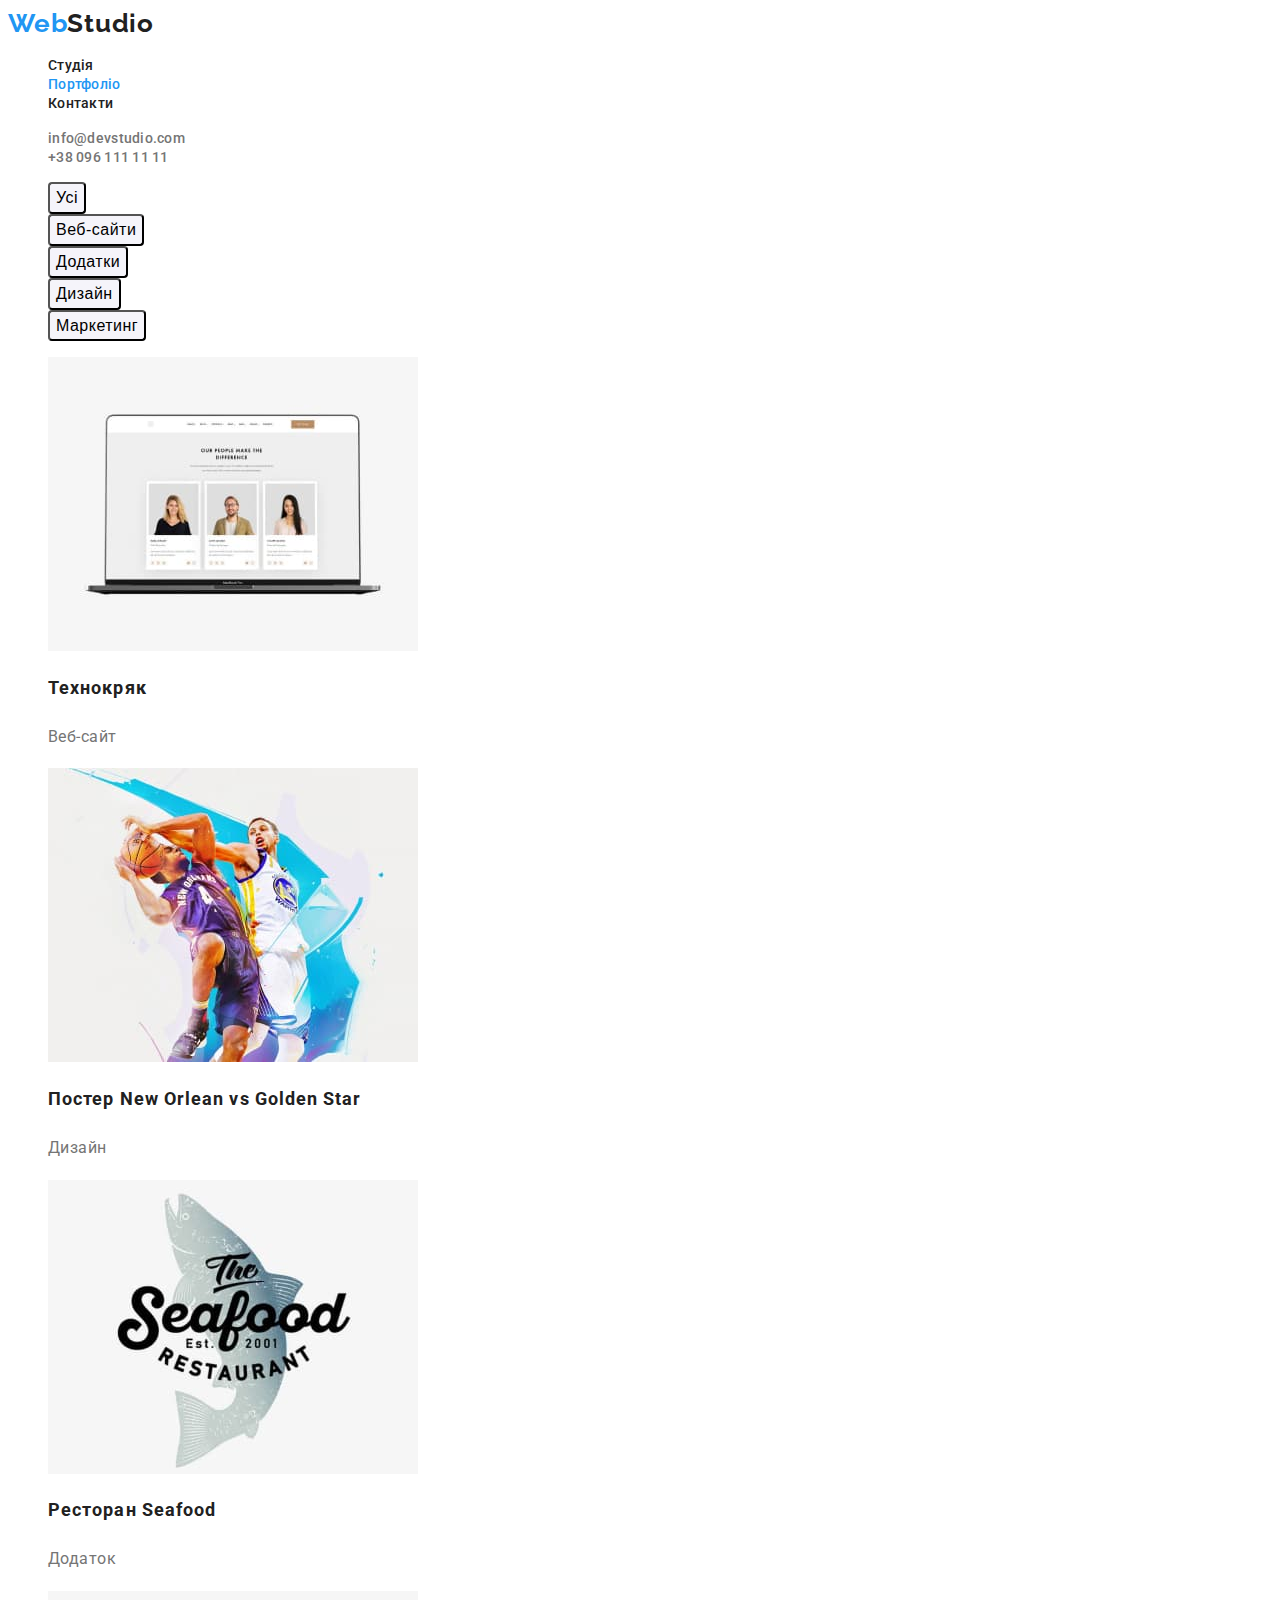
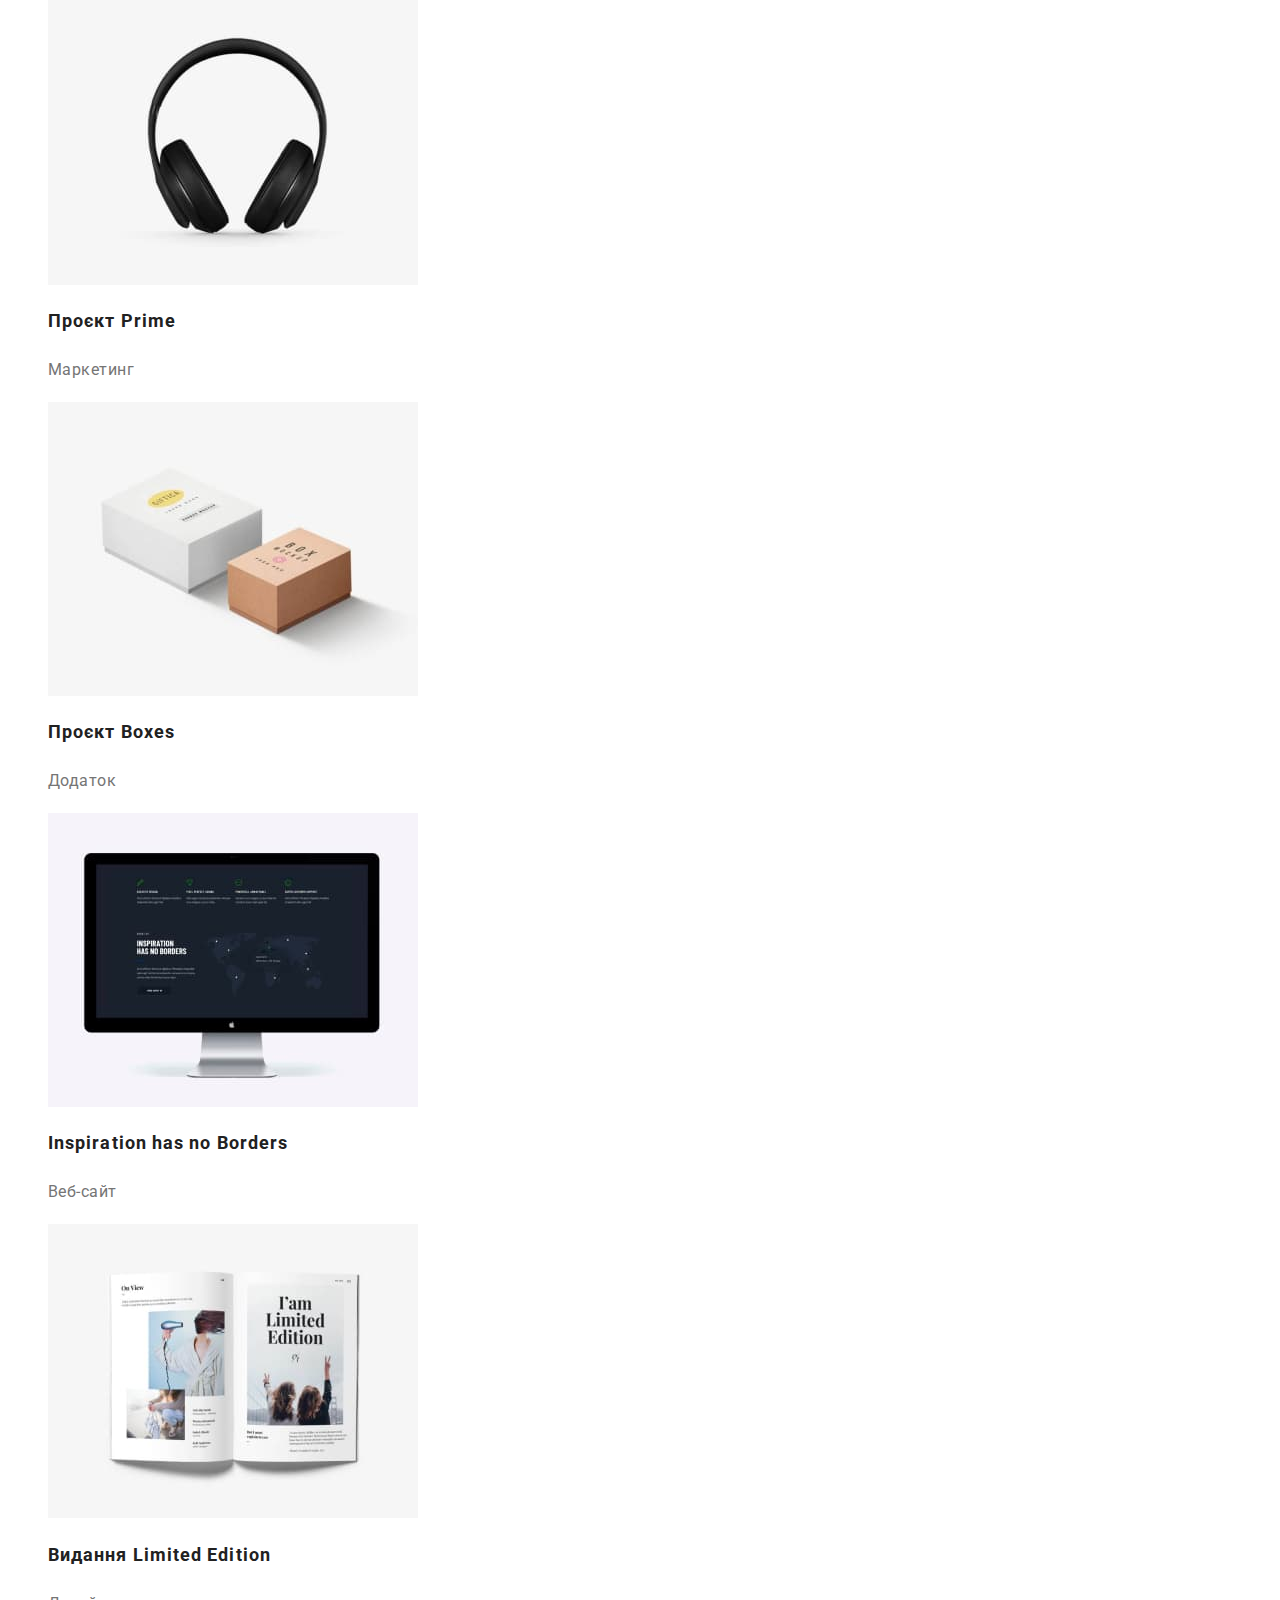
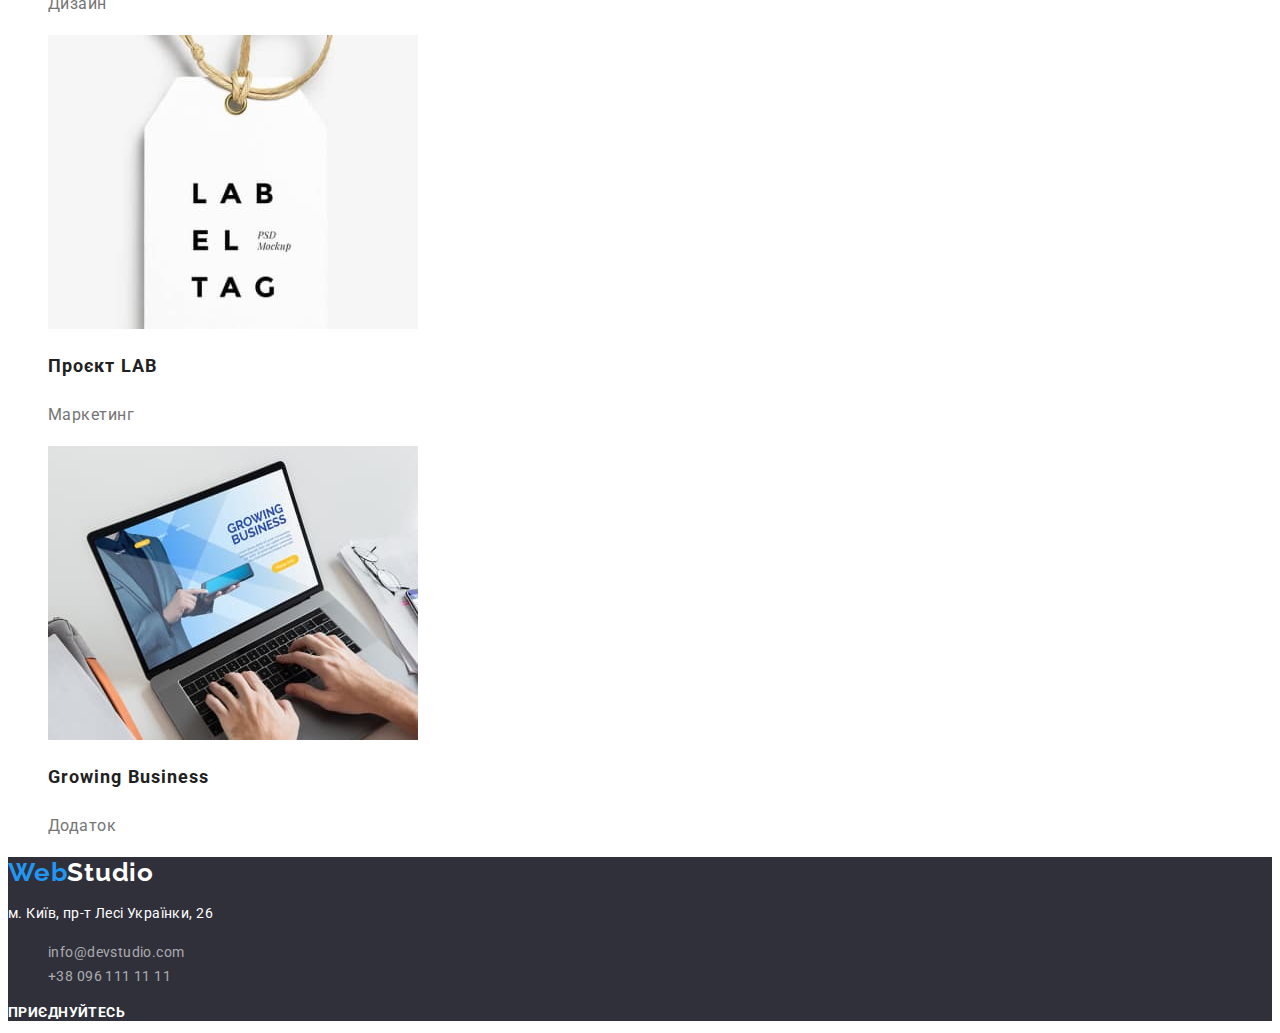
==== portfolio.html @ f8ac1596 "Initial commit" ====
<!DOCTYPE html>
<html lang="uk">
  <head>
    <meta charset="UTF-8" />
    <meta http-equiv="X-UA-Compatible" content="IE=edge" />
    <meta name="viewport" content="width=device-width, initial-scale=1.0" />
    <title>Студія</title>
    <link rel="stylesheet" href="./css/styles.css" />
    <link rel="preconnect" href="https://fonts.googleapis.com" />
    <link rel="preconnect" href="https://fonts.gstatic.com" crossorigin />
    <link
      href="https://fonts.googleapis.com/css2?family=Montserrat:wght@400;700&family=Raleway:wght@700&family=Roboto:ital,wght@0,500;0,700;0,900;1,400&display=swap"
      rel="stylesheet"
    />
  </head>
  <body>
    <header>
      <nav class="site-nav">
        <a href="./index.html" class="logo">
          <span class="logo-accent">Web</span>Studio</a
        >
        <ul class="nav">
          <li><a class="link-nav link" href="./index.html">Студія</a></li>
          <li>
            <a class="link-nav link current" href="./portfolio.html"
              >Портфоліо</a
            >
          </li>
          <li><a class="link-nav link" href="">Контакти</a></li>
        </ul>
      </nav>
      <ul class="contact">
        <li>
          <a class="contact-link link" href="mailto:info@devstudio.com"
            >info@devstudio.com</a
          >
        </li>
        <li>
          <a class="contact-link link" href="tel:+380961111111"
            >+38 096 111 11 11</a
          >
        </li>
      </ul>
    </header>
    <main>
      <h1 class="visually-hidden">Портфоліо</h1>
      <ul class="filter">
        <li><button type="button" class="filter-button">Усі</button></li>
        <li><button type="button" class="filter-button">Веб-сайти</button></li>
        <li><button type="button" class="filter-button">Додатки</button></li>
        <li><button type="button" class="filter-button">Дизайн</button></li>
        <li><button type="button" class="filter-button">Маркетинг</button></li>
      </ul>
      <ul class="worklist">
        <li>
          <img
            src="./images/portfolio/img(9).jpg"
            alt="Технокряк"
            width="370"
            height="294"
          />
          <h2 class="worklist-title">Технокряк</h2>
          <p class="worklist-text">Веб-сайт</p>
        </li>
        <li>
          <img
            src="./images/portfolio/img(1)(1).jpg"
            alt="Постер New Orlean vs Golden Star"
            width="370"
            height="294"
          />
          <h2 class="worklist-title">Постер New Orlean vs Golden Star</h2>
          <p class="worklist-text">Дизайн</p>
        </li>
        <li>
          <img
            src="./images/portfolio/img(2)(1).jpg"
            alt="Ресторан Seafood"
            width="370"
            height="294"
          />
          <h2 class="worklist-title">Ресторан Seafood</h2>
          <p class="worklist-text">Додаток</p>
        </li>
        <li>
          <img
            src="./images/portfolio/img(3)(1).jpg"
            alt="Проєкт Prime"
            width="370"
            height="294"
          />
          <h2 class="worklist-title">Проєкт Prime</h2>
          <p class="worklist-text">Маркетинг</p>
        </li>
        <li>
          <img
            src="./images/portfolio/img(4)(1).jpg"
            alt="Проєкт Boxes"
            width="370"
            height="294"
          />
          <h2 class="worklist-title">Проєкт Boxes</h2>
          <p class="worklist-text">Додаток</p>
        </li>
        <li>
          <img
            src="./images/portfolio/img(5)(1).jpg"
            alt="Inspiration has no Borders"
            width="370"
            height="294"
          />
          <h2 class="worklist-title">Inspiration has no Borders</h2>
          <p class="worklist-text">Веб-сайт</p>
        </li>
        <li>
          <img
            src="./images/portfolio/img(6)(1).jpg"
            alt="Видання Limited Edition"
            width="370"
            height="294"
          />
          <h2 class="worklist-title">Видання Limited Edition</h2>
          <p class="worklist-text">Дизайн</p>
        </li>
        <li>
          <img
            src="./images/portfolio/img(7)(1).jpg"
            alt="Проєкт LAB"
            width="370"
            height="294"
          />
          <h2 class="worklist-title">Проєкт LAB</h2>
          <p class="worklist-text">Маркетинг</p>
        </li>
        <li>
          <img
            src="./images/portfolio/img(8)(1).jpg"
            alt="Growing Business"
            width="370"
            height="294"
          />
          <h2 class="worklist-title">Growing Business</h2>
          <p class="worklist-text">Додаток</p>
        </li>
      </ul>
    </main>
    <footer class="footer">
      <a class="logo logo-footer" href="./index.html">
        <span class="logo-accent">Web</span>Studio</a
      >
      <address class="address">
        <p class="address-text">м. Київ, пр-т Лесі Українки, 26</p>
        <ul class="address-list">
          <li>
            <a class="link" href="mailto:info@devstudio.com"
              >info@devstudio.com</a
            >
          </li>
          <li>
            <a class="link" href="tel:+380961111111">+38 096 111 11 11</a>
          </li>
        </ul>
      </address>
      <h2 class="join">Приєднуйтесь</h2>
    </footer>
  </body>
</html>
---- css/styles.css ----
:root{
  --main-text-color: #212121;
  --secondary-text-color: #757575;
  --accent-color: #2196F3;
  --main-background-color: #ffffff;
  --secondary-bgc: #F5F4FA;
  --temporory-bgc: #2F303A;
}


body{
  font-family: Roboto;
  color: var(--main-text-color);
  background-color: var(--main-background-color)
}
.link {
  text-decoration: none;
}
.site-nav .nav .current{
  color: var(--accent-color);
}
/* ------------------------navigation-------------------------- */
.logo{
    text-decoration: none;
    font-family: 'Raleway';
    font-style: normal;
    font-weight: 700;
    font-size: 26px;
    line-height: 1.19;
    letter-spacing: 0.03em;
    color: var(--main-text-color);
}
.logo-accent{
color: var(--accent-color)
}

.nav{
  list-style: none;
}

.link-nav{
    font-weight: 500;
    font-size: 14px;
    line-height: 1.14;
    letter-spacing: 0.02em;
    color: var(--main-text-color);
}
.link-nav:hover,
.link-nav:focus {
  color: var(--accent-color);
}

.contact {
  list-style: none;
}
.contact-link{
    font-weight: 500;
    font-size: 14px;
    line-height: 16px;
    letter-spacing: 0.02em;
    color: var(--secondary-text-color);
}
.contact-link:hover,
.contact-link:focus {
  color: var(--accent-color);
}
/* -------------------------hero----------------------- */
.section-hero {
  background-color: var(--temporory-bgc);
}

.hero-title{
  font-weight: 900;
    font-size: 44px;
    line-height: 1.36;
    text-align: center;
    letter-spacing: 0.06em;
    text-transform: uppercase;
    color: #ffffff;
}
.hero-btn{
    font-family: inherit;
    font-weight: 700;
    font-size: 16px;
    line-height: 1.88;
    letter-spacing: 0.06em;
    background-color: var(--accent-color);
    cursor: pointer;
    box-shadow: 0px 4px 4px rgba(0, 0, 0, 0.15);
    border-radius: 4px;
}
.hero-btn:hover,
.hero-btn:focus{
  background-color: #188CE8;
}
/* ---------------advantage--------------- */

.visually-hidden{
  position: absolute;
    white-space: nowrap;
    width: 1px;
    height: 1px;
    overflow: hidden;
    border: 0;
    padding: 0;
    clip: rect(0 0 0 0);
    clip-path: inset(50%);
    margin: -1px;
}
.advantage {
  list-style: none;
}
.advantage-title{
    font-weight: 700;
    font-size: 14px;
    line-height: 16px;
    letter-spacing: 0.03em;
    text-transform: uppercase;
}
.advantage-text{
    font-size: 14px;
    line-height: 1.71;
    letter-spacing: 0.03em;
    color: var(--secondary-text-color);
}
/* --------------------work---------------------- */
.work{
  list-style: none;
}
/* -----------------------team------------------- */
.team{
  list-style: none;
}
.section-team {
  background-color: var(--secondary-bgc);
}
.section-title{
    font-weight: 700;
    font-size: 36px;
    line-height: 1.17;
    text-align: center;
    letter-spacing: 0.03em;
}

.team-title{
    font-weight: 500;
    font-size: 16px;
    line-height: 1.19;
    text-align: center;
    letter-spacing: 0.03em;
}
.team-text{
  font-size: 16px;
    line-height: 1.19px;
    text-align: center;
    letter-spacing: 0.03em;
    color: var(--secondary-text-color);
}
.team-list{
  background-color: #FFFFFF;
}
/* --------------------footer------------------ */
.logo-footer {
  color: #ffffff;
}
.footer{
  background-color: var(--temporory-bgc);
}
.address{
  font-style: normal;
}
.address-text{
    font-size: 14px;
    line-height: 1.71;
    letter-spacing: 0.03em;
    color: #ffffff;
}
.address-list{
  list-style: none;
}
.address-list .link {
    font-size: 14px;
    line-height: 1.71;
    letter-spacing: 0.03em;
    color: rgba(255, 255, 255, 0.6);
}
.address-list .link:hover,
.address-list .link:focus {
  color: var(--accent-color);
}
.join{
  font-weight: 700;
    font-size: 14px;
    line-height: 1.14;
    letter-spacing: 0.03em;
    text-transform: uppercase;
    color: #FFFFFF;
}
/* ----------------------------------------portfolio------------------------------------------------------- */

.filter{
  list-style: none;
}
.filter-button {
  font-style: inherit;
  font-weight: 500;
  font-size: 16px;
  line-height: 1.62;
  text-align: center;
  letter-spacing: 0.03em;
  background: #F5F4FA;
  border-radius: 4px;
  cursor: pointer;
}

.filter-button:hover,
.filter-button:focus {
  color: #FFFFFF;
  background-color: var(--accent-color);
}

.worklist{
  list-style: none;
}

.worklist-title{
    font-weight: 700;
    font-size: 18px;
    line-height: 2;
    letter-spacing: 0.06em;
}
.worklist-text{
    font-size: 16px;
    line-height: 1.88;
    letter-spacing: 0.03em;
    color: var(--secondary-text-color);
}
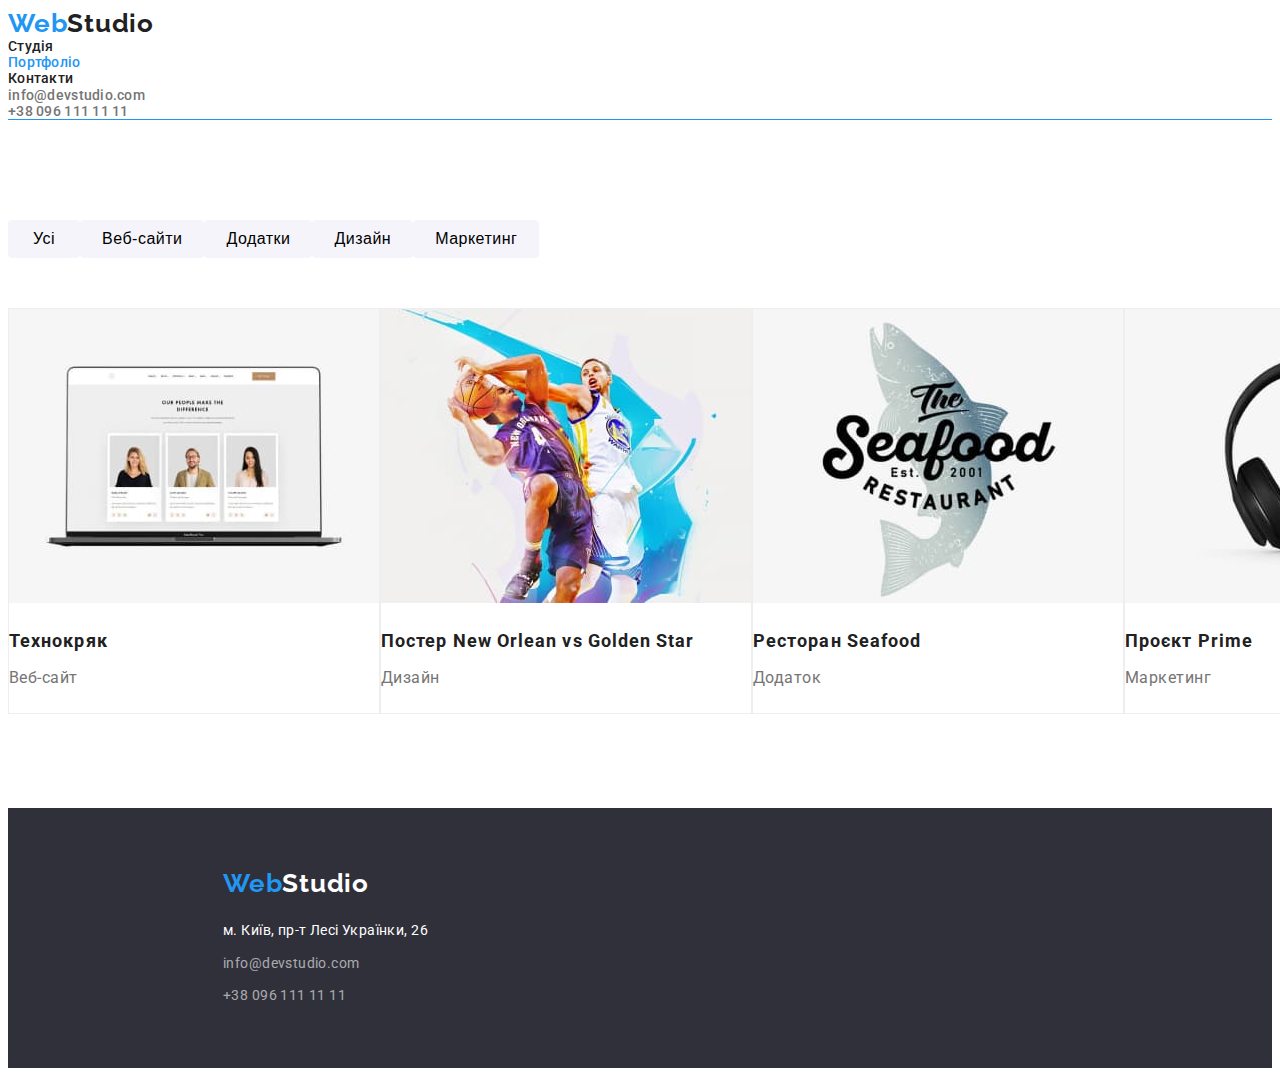
==== commit a82ee615: "CSS. + margin, padding" ====
--- a/portfolio.html
+++ b/portfolio.html
@@ -5,6 +5,11 @@
     <meta http-equiv="X-UA-Compatible" content="IE=edge" />
     <meta name="viewport" content="width=device-width, initial-scale=1.0" />
     <title>Студія</title>
+<!-- modern normalizer -->
+    <link rel="stylesheet" href="https://cdnjs.cloudflare.com/ajax/libs/modern-normalize/1.1.0/modern-normalize.min.css"
+      integrity="sha512-wpPYUAdjBVSE4KJnH1VR1HeZfpl1ub8YT/NKx4PuQ5NmX2tKuGu6U/JRp5y+Y8XG2tV+wKQpNHVUX03MfMFn9Q=="
+      crossorigin="anonymous" referrerpolicy="no-referrer" />
+
     <link rel="stylesheet" href="./css/styles.css" />
     <link rel="preconnect" href="https://fonts.googleapis.com" />
     <link rel="preconnect" href="https://fonts.gstatic.com" crossorigin />
@@ -44,124 +49,79 @@
     </header>
     <main>
       <h1 class="visually-hidden">Портфоліо</h1>
-      <ul class="filter">
-        <li><button type="button" class="filter-button">Усі</button></li>
-        <li><button type="button" class="filter-button">Веб-сайти</button></li>
-        <li><button type="button" class="filter-button">Додатки</button></li>
-        <li><button type="button" class="filter-button">Дизайн</button></li>
-        <li><button type="button" class="filter-button">Маркетинг</button></li>
-      </ul>
-      <ul class="worklist">
-        <li>
-          <img
-            src="./images/portfolio/img(9).jpg"
-            alt="Технокряк"
-            width="370"
-            height="294"
-          />
-          <h2 class="worklist-title">Технокряк</h2>
-          <p class="worklist-text">Веб-сайт</p>
-        </li>
-        <li>
-          <img
-            src="./images/portfolio/img(1)(1).jpg"
-            alt="Постер New Orlean vs Golden Star"
-            width="370"
-            height="294"
-          />
-          <h2 class="worklist-title">Постер New Orlean vs Golden Star</h2>
-          <p class="worklist-text">Дизайн</p>
-        </li>
-        <li>
-          <img
-            src="./images/portfolio/img(2)(1).jpg"
-            alt="Ресторан Seafood"
-            width="370"
-            height="294"
-          />
-          <h2 class="worklist-title">Ресторан Seafood</h2>
-          <p class="worklist-text">Додаток</p>
-        </li>
-        <li>
-          <img
-            src="./images/portfolio/img(3)(1).jpg"
-            alt="Проєкт Prime"
-            width="370"
-            height="294"
-          />
-          <h2 class="worklist-title">Проєкт Prime</h2>
-          <p class="worklist-text">Маркетинг</p>
-        </li>
-        <li>
-          <img
-            src="./images/portfolio/img(4)(1).jpg"
-            alt="Проєкт Boxes"
-            width="370"
-            height="294"
-          />
-          <h2 class="worklist-title">Проєкт Boxes</h2>
-          <p class="worklist-text">Додаток</p>
-        </li>
-        <li>
-          <img
-            src="./images/portfolio/img(5)(1).jpg"
-            alt="Inspiration has no Borders"
-            width="370"
-            height="294"
-          />
-          <h2 class="worklist-title">Inspiration has no Borders</h2>
-          <p class="worklist-text">Веб-сайт</p>
-        </li>
-        <li>
-          <img
-            src="./images/portfolio/img(6)(1).jpg"
-            alt="Видання Limited Edition"
-            width="370"
-            height="294"
-          />
-          <h2 class="worklist-title">Видання Limited Edition</h2>
-          <p class="worklist-text">Дизайн</p>
-        </li>
-        <li>
-          <img
-            src="./images/portfolio/img(7)(1).jpg"
-            alt="Проєкт LAB"
-            width="370"
-            height="294"
-          />
-          <h2 class="worklist-title">Проєкт LAB</h2>
-          <p class="worklist-text">Маркетинг</p>
-        </li>
-        <li>
-          <img
-            src="./images/portfolio/img(8)(1).jpg"
-            alt="Growing Business"
-            width="370"
-            height="294"
-          />
-          <h2 class="worklist-title">Growing Business</h2>
-          <p class="worklist-text">Додаток</p>
-        </li>
-      </ul>
+      <section class="portfolio">
+        <div class="container">
+          <ul class="filter">
+            <li><button type="button" class="filter-button button-all">Усі</button></li>
+            <li><button type="button" class="filter-button">Веб-сайти</button></li>
+            <li><button type="button" class="filter-button">Додатки</button></li>
+            <li><button type="button" class="filter-button">Дизайн</button></li>
+            <li><button type="button" class="filter-button">Маркетинг</button></li>
+          </ul>
+          <ul class="worklist">
+            <li>
+              <img class="portfolio-img" src="./images/portfolio/img(9).jpg" alt="Технокряк" width="370" height="294" />
+              <h2 class="worklist-title">Технокряк</h2>
+              <p class="worklist-text">Веб-сайт</p>
+            </li>
+            <li>
+              <img class="portfolio-img" src="./images/portfolio/img(1)(1).jpg" alt="Постер New Orlean vs Golden Star" width="370" height="294" />
+              <h2 class="worklist-title">Постер New Orlean vs Golden Star</h2>
+              <p class="worklist-text">Дизайн</p>
+            </li>
+            <li>
+              <img class="portfolio-img" src="./images/portfolio/img(2)(1).jpg" alt="Ресторан Seafood" width="370" height="294" />
+              <h2 class="worklist-title">Ресторан Seafood</h2>
+              <p class="worklist-text">Додаток</p>
+            </li>
+            <li>
+              <img class="portfolio-img" src="./images/portfolio/img(3)(1).jpg" alt="Проєкт Prime" width="370" height="294" />
+              <h2 class="worklist-title">Проєкт Prime</h2>
+              <p class="worklist-text">Маркетинг</p>
+            </li>
+            <li>
+              <img class="portfolio-img" src="./images/portfolio/img(4)(1).jpg" alt="Проєкт Boxes" width="370" height="294" />
+              <h2 class="worklist-title">Проєкт Boxes</h2>
+              <p class="worklist-text">Додаток</p>
+            </li>
+            <li>
+              <img class="portfolio-img" src="./images/portfolio/img(5)(1).jpg" alt="Inspiration has no Borders" width="370" height="294" />
+              <h2 class="worklist-title">Inspiration has no Borders</h2>
+              <p class="worklist-text">Веб-сайт</p>
+            </li>
+            <li>
+              <img class="portfolio-img" src="./images/portfolio/img(6)(1).jpg" alt="Видання Limited Edition" width="370" height="294" />
+              <h2 class="worklist-title">Видання Limited Edition</h2>
+              <p class="worklist-text">Дизайн</p>
+            </li>
+            <li>
+              <img class="portfolio-img" src="./images/portfolio/img(7)(1).jpg" alt="Проєкт LAB" width="370" height="294" />
+              <h2 class="worklist-title">Проєкт LAB</h2>
+              <p class="worklist-text">Маркетинг</p>
+            </li>
+            <li>
+              <img class="portfolio-img" src="./images/portfolio/img(8)(1).jpg" alt="Growing Business" width="370" height="294" />
+              <h2 class="worklist-title">Growing Business</h2>
+              <p class="worklist-text">Додаток</p>
+            </li>
+          </ul>
+        </div>
+      </section>
     </main>
     <footer class="footer">
       <a class="logo logo-footer" href="./index.html">
-        <span class="logo-accent">Web</span>Studio</a
-      >
+        <span class="logo-accent">Web</span>Studio</a>
       <address class="address">
         <p class="address-text">м. Київ, пр-т Лесі Українки, 26</p>
         <ul class="address-list">
           <li>
-            <a class="link" href="mailto:info@devstudio.com"
-              >info@devstudio.com</a
-            >
+            <a class="link mail-footer" href="mailto:info@devstudio.com">info@devstudio.com</a>
           </li>
           <li>
-            <a class="link" href="tel:+380961111111">+38 096 111 11 11</a>
+            <a class="link tel-footer" href="tel:+380961111111">+38 096 111 11 11</a>
           </li>
         </ul>
       </address>
-      <h2 class="join">Приєднуйтесь</h2>
     </footer>
   </body>
 </html>
--- a/css/styles.css
+++ b/css/styles.css
@@ -10,16 +10,35 @@
 
 body{
   font-family: Roboto;
+  font-style: normal;
+  font-weight: 400;
   color: var(--main-text-color);
   background-color: var(--main-background-color)
 }
+h1, h2, h3, h4, h5, h6, p {
+  margin: 0;
+}
+ul{
+  margin: 0;
+  padding: 0;
+}
 .link {
   text-decoration: none;
+  display: block;
 }
 .site-nav .nav .current{
   color: var(--accent-color);
 }
+.container{
+  width: 1170px;
+}
+img{
+  display: block;
+}
 /* ------------------------navigation-------------------------- */
+header{
+  border-bottom: 1px solid var(--accent-color);
+}
 .logo{
     text-decoration: none;
     font-family: 'Raleway';
@@ -29,6 +48,8 @@
     line-height: 1.19;
     letter-spacing: 0.03em;
     color: var(--main-text-color);
+    display: block;
+    min-width: 145px;
 }
 .logo-accent{
 color: var(--accent-color)
@@ -70,7 +91,9 @@
 }
 
 .hero-title{
-  font-weight: 900;
+    width: 696px;
+    margin: 0 auto;
+    font-weight: 900;
     font-size: 44px;
     line-height: 1.36;
     text-align: center;
@@ -84,6 +107,7 @@
     font-size: 16px;
     line-height: 1.88;
     letter-spacing: 0.06em;
+    color: #ffffff;
     background-color: var(--accent-color);
     cursor: pointer;
     box-shadow: 0px 4px 4px rgba(0, 0, 0, 0.15);
@@ -107,6 +131,10 @@
     clip-path: inset(50%);
     margin: -1px;
 }
+.section-advantage{
+  padding-top: 94px;
+  padding-bottom: 118px;
+}
 .advantage {
   list-style: none;
 }
@@ -116,14 +144,19 @@
     line-height: 16px;
     letter-spacing: 0.03em;
     text-transform: uppercase;
+    margin-bottom: 10px;
 }
 .advantage-text{
+    width: 270px;
     font-size: 14px;
     line-height: 1.71;
     letter-spacing: 0.03em;
     color: var(--secondary-text-color);
 }
 /* --------------------work---------------------- */
+.section-work{
+  padding-bottom: 94px;
+}
 .work{
   list-style: none;
 }
@@ -133,6 +166,8 @@
 }
 .section-team {
   background-color: var(--secondary-bgc);
+  padding-top: 94px;
+  padding-bottom: 94px;
 }
 .section-title{
     font-weight: 700;
@@ -140,44 +175,63 @@
     line-height: 1.17;
     text-align: center;
     letter-spacing: 0.03em;
-}
-
+    margin-bottom: 50px;
+    margin-bottom: 50px;
+}
+.team-img {
+  margin-bottom: 30px;
+}
 .team-title{
     font-weight: 500;
     font-size: 16px;
     line-height: 1.19;
     text-align: center;
     letter-spacing: 0.03em;
+    margin-bottom: 10px;
 }
 .team-text{
-  font-size: 16px;
-    line-height: 1.19px;
+    font-size: 16px;
+    line-height: 1.19;
     text-align: center;
     letter-spacing: 0.03em;
     color: var(--secondary-text-color);
+    padding-bottom: 30px;
 }
 .team-list{
+  width: 270px;
+  
   background-color: #FFFFFF;
+  box-shadow: 0px 1px 3px rgba(0, 0, 0, 0.12), 0px 1px 1px rgba(0, 0, 0, 0.14), 0px 2px 1px rgba(0, 0, 0, 0.2);
+  border-radius: 0px 0px 4px 4px;
 }
 /* --------------------footer------------------ */
+.footer{
+  padding-top: 60px;
+  padding-bottom: 60px;
+  padding-left: 215px;
+}
 .logo-footer {
   color: #ffffff;
+  margin-bottom: 20px;
 }
 .footer{
   background-color: var(--temporory-bgc);
 }
 .address{
   font-style: normal;
+  width: 231px;
 }
 .address-text{
     font-size: 14px;
     line-height: 1.71;
     letter-spacing: 0.03em;
     color: #ffffff;
+    margin-bottom: 9px;
 }
 .address-list{
   list-style: none;
 }
+
 .address-list .link {
     font-size: 14px;
     line-height: 1.71;
@@ -188,18 +242,19 @@
 .address-list .link:focus {
   color: var(--accent-color);
 }
-.join{
-  font-weight: 700;
-    font-size: 14px;
-    line-height: 1.14;
-    letter-spacing: 0.03em;
-    text-transform: uppercase;
-    color: #FFFFFF;
-}
+.mail-footer{
+  margin-bottom: 8px;
+}
+
 /* ----------------------------------------portfolio------------------------------------------------------- */
-
+.portfolio{
+  padding-top: 100px;
+  padding-bottom: 94px;
+}
 .filter{
   list-style: none;
+  margin-bottom: 50px;
+  display: flex;
 }
 .filter-button {
   font-style: inherit;
@@ -211,6 +266,11 @@
   background: #F5F4FA;
   border-radius: 4px;
   cursor: pointer;
+  border: transparent;
+  padding: 6px 22px;
+}
+.button-all{
+  padding: 6px 25px;
 }
 
 .filter-button:hover,
@@ -221,17 +281,27 @@
 
 .worklist{
   list-style: none;
-}
-
+  display: flex;
+}
+.worklist > li{
+  width: 372px;
+  border: 1px solid #EEEEEE;
+}
+.portfolio-img{
+
+  margin-bottom: 20px;
+}
 .worklist-title{
     font-weight: 700;
     font-size: 18px;
     line-height: 2;
     letter-spacing: 0.06em;
+    margin-bottom: 4px;
 }
 .worklist-text{
     font-size: 16px;
     line-height: 1.88;
     letter-spacing: 0.03em;
     color: var(--secondary-text-color);
+    margin-bottom: 20px;
 }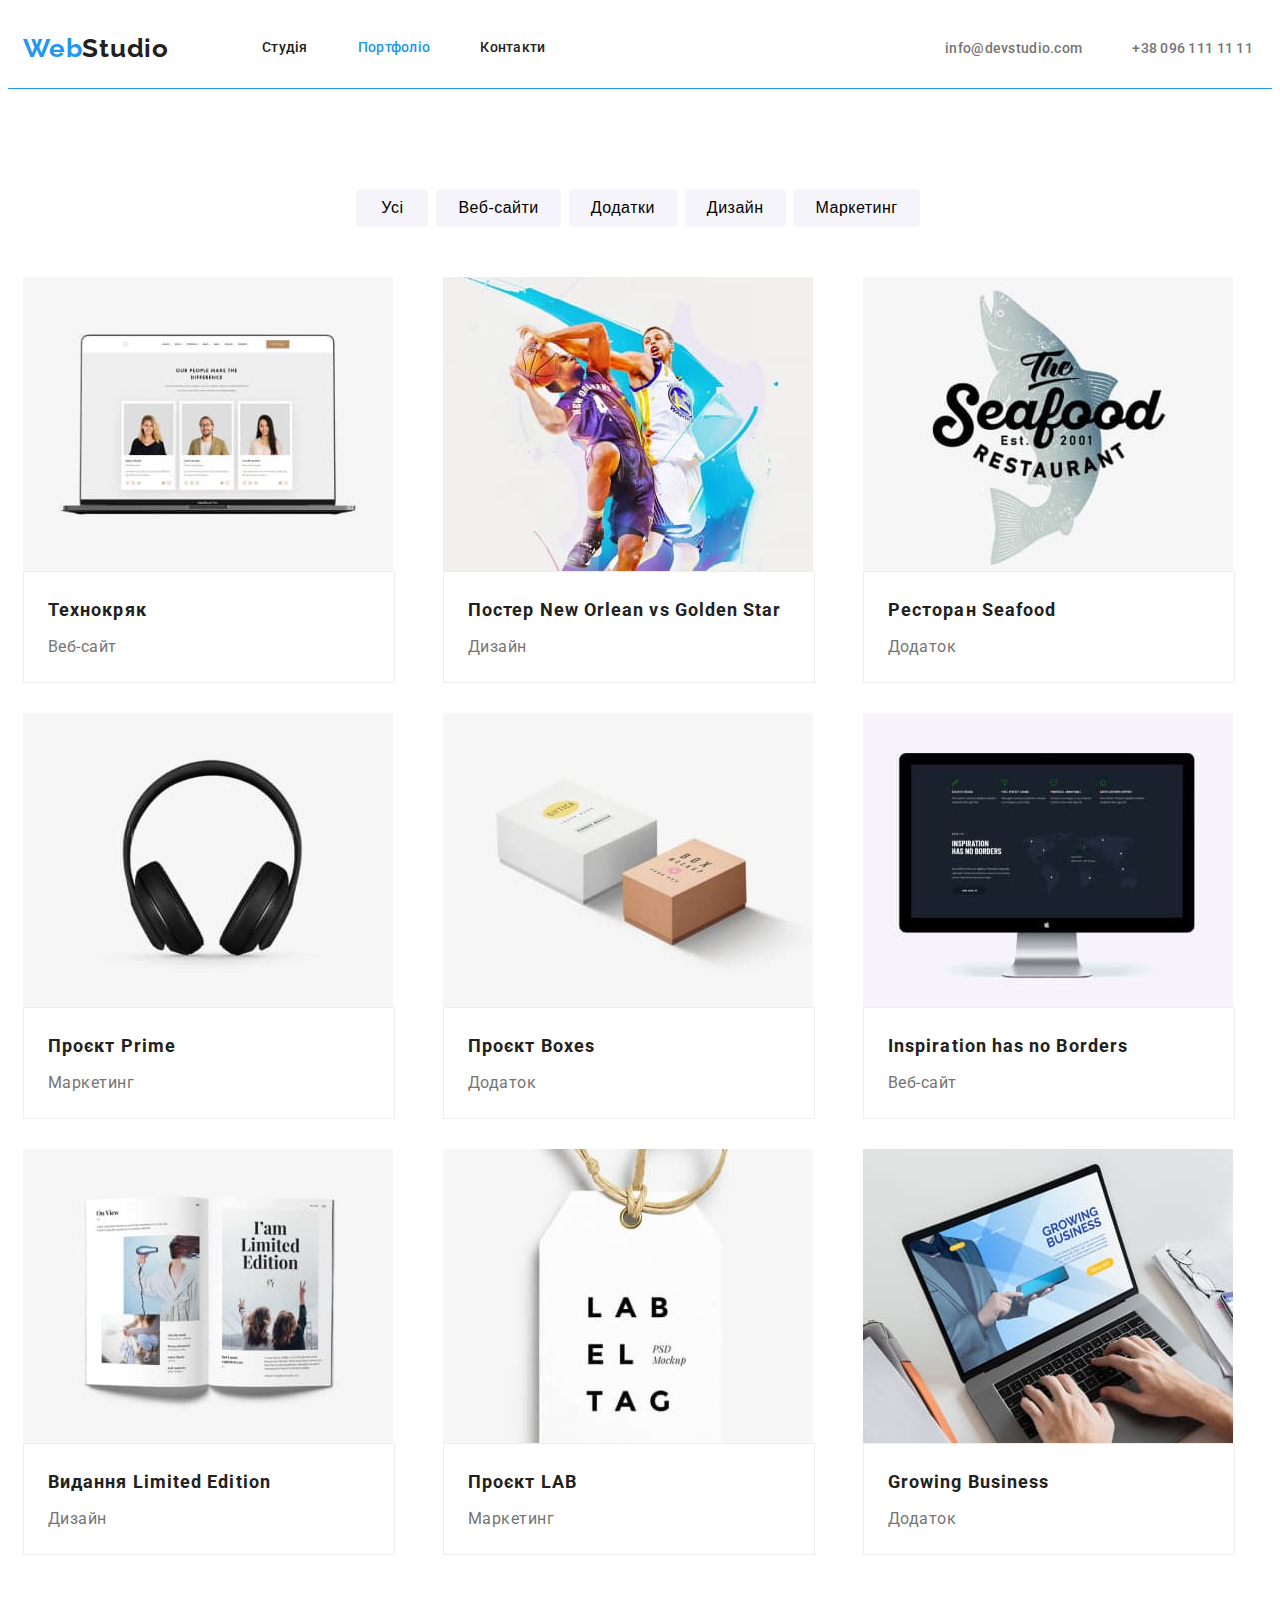
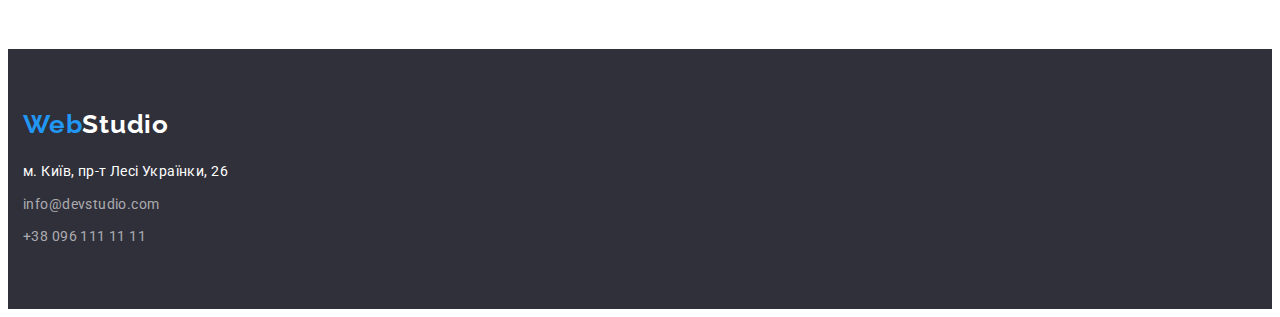
==== commit 44476084: "HW3. Marg Flex" ====
--- a/portfolio.html
+++ b/portfolio.html
@@ -10,116 +10,133 @@
       integrity="sha512-wpPYUAdjBVSE4KJnH1VR1HeZfpl1ub8YT/NKx4PuQ5NmX2tKuGu6U/JRp5y+Y8XG2tV+wKQpNHVUX03MfMFn9Q=="
       crossorigin="anonymous" referrerpolicy="no-referrer" />
 
-    <link rel="stylesheet" href="./css/styles.css" />
     <link rel="preconnect" href="https://fonts.googleapis.com" />
     <link rel="preconnect" href="https://fonts.gstatic.com" crossorigin />
     <link
       href="https://fonts.googleapis.com/css2?family=Montserrat:wght@400;700&family=Raleway:wght@700&family=Roboto:ital,wght@0,500;0,700;0,900;1,400&display=swap"
       rel="stylesheet"
     />
+    <link rel="stylesheet" href="./css/styles.css" />
   </head>
   <body>
     <header>
-      <nav class="site-nav">
-        <a href="./index.html" class="logo">
-          <span class="logo-accent">Web</span>Studio</a
-        >
-        <ul class="nav">
-          <li><a class="link-nav link" href="./index.html">Студія</a></li>
+      <div class="container flex">
+        <a href="./index.html" class="logo header-logo">
+          <span class="logo-accent">Web</span>Studio</a>
+        <nav class="site-nav">
+          <ul class="nav">
+            <li>
+              <a class="link-nav link" href="./index.html">Студія</a>
+            </li>
+            <li>
+              <a class="link-nav link current" href="./portfolio.html">Портфоліо</a>
+            </li>
+            <li><a class="link-nav link" href="">Контакти</a></li>
+          </ul>
+        </nav>
+        <ul class="contact">
           <li>
-            <a class="link-nav link current" href="./portfolio.html"
-              >Портфоліо</a
-            >
+            <a class="contact-link link" href="mailto:info@devstudio.com">info@devstudio.com</a>
           </li>
-          <li><a class="link-nav link" href="">Контакти</a></li>
+          <li>
+            <a class="contact-link link" href="tel:+380961111111">+38 096 111 11 11</a>
+          </li>
         </ul>
-      </nav>
-      <ul class="contact">
-        <li>
-          <a class="contact-link link" href="mailto:info@devstudio.com"
-            >info@devstudio.com</a
-          >
-        </li>
-        <li>
-          <a class="contact-link link" href="tel:+380961111111"
-            >+38 096 111 11 11</a
-          >
-        </li>
-      </ul>
+      </div>
     </header>
     <main>
       <h1 class="visually-hidden">Портфоліо</h1>
       <section class="portfolio">
-        <div class="container">
+        <div class="container container-portfolio">
           <ul class="filter">
-            <li><button type="button" class="filter-button button-all">Усі</button></li>
-            <li><button type="button" class="filter-button">Веб-сайти</button></li>
-            <li><button type="button" class="filter-button">Додатки</button></li>
-            <li><button type="button" class="filter-button">Дизайн</button></li>
-            <li><button type="button" class="filter-button">Маркетинг</button></li>
+            <li class="filter-btn-list"><button type="button" class="filter-button button-all">Усі</button></li>
+            <li class="filter-btn-list"><button type="button" class="filter-button">Веб-сайти</button></li>
+            <li class="filter-btn-list"><button type="button" class="filter-button">Додатки</button></li>
+            <li class="filter-btn-list"><button type="button" class="filter-button">Дизайн</button></li>
+            <li class="filter-btn-list"><button type="button" class="filter-button">Маркетинг</button></li>
           </ul>
           <ul class="worklist">
-            <li>
+            <li class="worklist-list">
               <img class="portfolio-img" src="./images/portfolio/img(9).jpg" alt="Технокряк" width="370" height="294" />
-              <h2 class="worklist-title">Технокряк</h2>
-              <p class="worklist-text">Веб-сайт</p>
+              <div class="border">
+                <h2 class="worklist-title">Технокряк</h2>
+                <p class="worklist-text">Веб-сайт</p>
+              </div>
             </li>
-            <li>
+            <li class="worklist-list">
               <img class="portfolio-img" src="./images/portfolio/img(1)(1).jpg" alt="Постер New Orlean vs Golden Star" width="370" height="294" />
-              <h2 class="worklist-title">Постер New Orlean vs Golden Star</h2>
-              <p class="worklist-text">Дизайн</p>
+              <div class="border">
+                <h2 class="worklist-title">Постер New Orlean vs Golden Star</h2>
+                <p class="worklist-text">Дизайн</p>
+              </div>
             </li>
-            <li>
+            <li class="worklist-list">
               <img class="portfolio-img" src="./images/portfolio/img(2)(1).jpg" alt="Ресторан Seafood" width="370" height="294" />
-              <h2 class="worklist-title">Ресторан Seafood</h2>
-              <p class="worklist-text">Додаток</p>
+              <div class="border">
+                <h2 class="worklist-title">Ресторан Seafood</h2>
+                <p class="worklist-text">Додаток</p>
+              </div>
             </li>
-            <li>
+            <li class="worklist-list">
               <img class="portfolio-img" src="./images/portfolio/img(3)(1).jpg" alt="Проєкт Prime" width="370" height="294" />
-              <h2 class="worklist-title">Проєкт Prime</h2>
-              <p class="worklist-text">Маркетинг</p>
+              <div class="border">
+                <h2 class="worklist-title">Проєкт Prime</h2>
+                <p class="worklist-text">Маркетинг</p>
+              </div>
             </li>
-            <li>
+            <li class="worklist-list">
               <img class="portfolio-img" src="./images/portfolio/img(4)(1).jpg" alt="Проєкт Boxes" width="370" height="294" />
-              <h2 class="worklist-title">Проєкт Boxes</h2>
-              <p class="worklist-text">Додаток</p>
+              <div class="border">
+                <h2 class="worklist-title">Проєкт Boxes</h2>
+                <p class="worklist-text">Додаток</p>
+              </div>
             </li>
-            <li>
+            <li class="worklist-list">
               <img class="portfolio-img" src="./images/portfolio/img(5)(1).jpg" alt="Inspiration has no Borders" width="370" height="294" />
-              <h2 class="worklist-title">Inspiration has no Borders</h2>
-              <p class="worklist-text">Веб-сайт</p>
+              <div class="border">
+                <h2 class="worklist-title">Inspiration has no Borders</h2>
+                <p class="worklist-text">Веб-сайт</p>
+              </div>
             </li>
-            <li>
+            <li class="worklist-list">
               <img class="portfolio-img" src="./images/portfolio/img(6)(1).jpg" alt="Видання Limited Edition" width="370" height="294" />
-              <h2 class="worklist-title">Видання Limited Edition</h2>
-              <p class="worklist-text">Дизайн</p>
+              <div class="border">
+                <h2 class="worklist-title">Видання Limited Edition</h2>
+                <p class="worklist-text">Дизайн</p>
+              </div>
             </li>
-            <li>
+            <li class="worklist-list">
               <img class="portfolio-img" src="./images/portfolio/img(7)(1).jpg" alt="Проєкт LAB" width="370" height="294" />
-              <h2 class="worklist-title">Проєкт LAB</h2>
-              <p class="worklist-text">Маркетинг</p>
+              <div class="border">
+                <h2 class="worklist-title">Проєкт LAB</h2>
+                <p class="worklist-text">Маркетинг</p>
+              </div>
             </li>
-            <li>
+            <li class="worklist-list">
               <img class="portfolio-img" src="./images/portfolio/img(8)(1).jpg" alt="Growing Business" width="370" height="294" />
-              <h2 class="worklist-title">Growing Business</h2>
-              <p class="worklist-text">Додаток</p>
+              <div class="border">
+                <h2 class="worklist-title">Growing Business</h2>
+                <p class="worklist-text">Додаток</p>
+              </div>
             </li>
           </ul>
         </div>
       </section>
     </main>
     <footer class="footer">
-      <a class="logo logo-footer" href="./index.html">
-        <span class="logo-accent">Web</span>Studio</a>
-      <address class="address">
-        <p class="address-text">м. Київ, пр-т Лесі Українки, 26</p>
-        <ul class="address-list">
-          <li>
-            <a class="link mail-footer" href="mailto:info@devstudio.com">info@devstudio.com</a>
-          </li>
-          <li>
-            <a class="link tel-footer" href="tel:+380961111111">+38 096 111 11 11</a>
-          </li>
+      <div class="container">
+        <a class="logo logo-footer" href="./index.html">
+          <span class="logo-accent">Web</span>Studio</a>
+        <address class="address">
+          <p class="address-text">м. Київ, пр-т Лесі Українки, 26</p>
+          <ul class="address-list">
+            <li>
+              <a class="link mail-footer" href="mailto:info@devstudio.com">info@devstudio.com</a>
+            </li>
+            <li>
+              <a class="link tel-footer" href="tel:+380961111111">+38 096 111 11 11</a>
+            </li>
+      </div>
         </ul>
       </address>
     </footer>
--- a/css/styles.css
+++ b/css/styles.css
@@ -30,7 +30,9 @@
   color: var(--accent-color);
 }
 .container{
-  width: 1170px;
+  width: 1230px;
+  padding-left: 15px;
+  padding-right: 15px;
 }
 img{
   display: block;
@@ -38,6 +40,10 @@
 /* ------------------------navigation-------------------------- */
 header{
   border-bottom: 1px solid var(--accent-color);
+}
+.flex{
+  display: flex;
+  align-items: center;
 }
 .logo{
     text-decoration: none;
@@ -51,20 +57,32 @@
     display: block;
     min-width: 145px;
 }
+.header-logo{
+  margin-right: 93px;
+}
 .logo-accent{
 color: var(--accent-color)
 }
-
+.site-nav{
+  margin-right: auto;
+}
 .nav{
   list-style: none;
-}
-
+  display: flex;
+  align-items: center;
+  gap: 50px;
+}
+.nav .link-nav{
+  padding-bottom: 32px;
+  padding-top: 32px;
+}
 .link-nav{
     font-weight: 500;
     font-size: 14px;
     line-height: 1.14;
     letter-spacing: 0.02em;
     color: var(--main-text-color);
+    
 }
 .link-nav:hover,
 .link-nav:focus {
@@ -73,6 +91,9 @@
 
 .contact {
   list-style: none;
+  display: flex;
+  gap: 50px;
+  
 }
 .contact-link{
     font-weight: 500;
@@ -81,6 +102,10 @@
     letter-spacing: 0.02em;
     color: var(--secondary-text-color);
 }
+.contact .contact-link{
+  padding-bottom: 32px;
+  padding-top: 32px;
+}
 .contact-link:hover,
 .contact-link:focus {
   color: var(--accent-color);
@@ -93,6 +118,7 @@
 .hero-title{
     width: 696px;
     margin: 0 auto;
+    margin-bottom: 30px;
     font-weight: 900;
     font-size: 44px;
     line-height: 1.36;
@@ -111,7 +137,11 @@
     background-color: var(--accent-color);
     cursor: pointer;
     box-shadow: 0px 4px 4px rgba(0, 0, 0, 0.15);
+    border-color: var(--accent-color);
     border-radius: 4px;
+    display: block;
+    margin: 0 auto;
+    padding: 10px 32px;
 }
 .hero-btn:hover,
 .hero-btn:focus{
@@ -137,6 +167,12 @@
 }
 .advantage {
   list-style: none;
+  display: flex;
+  margin:auto ;
+}
+
+.advantage-list:not(:last-child){
+  margin-right: 30px;
 }
 .advantage-title{
     font-weight: 700;
@@ -152,6 +188,7 @@
     line-height: 1.71;
     letter-spacing: 0.03em;
     color: var(--secondary-text-color);
+   
 }
 /* --------------------work---------------------- */
 .section-work{
@@ -159,11 +196,23 @@
 }
 .work{
   list-style: none;
+  display: flex;
+}
+.work-list:not(:last-child){
+  margin-right: 30px;
+}
+.work-list{
+  margin-left: auto;
+  margin-right: auto;
 }
 /* -----------------------team------------------- */
 .team{
   list-style: none;
-}
+  display: flex;
+  flex-wrap: wrap;
+  gap: 30px;
+}
+
 .section-team {
   background-color: var(--secondary-bgc);
   padding-top: 94px;
@@ -199,16 +248,18 @@
 }
 .team-list{
   width: 270px;
-  
+  /* flex-basis: calc((100%-30px * 3) / 4); */
   background-color: #FFFFFF;
   box-shadow: 0px 1px 3px rgba(0, 0, 0, 0.12), 0px 1px 1px rgba(0, 0, 0, 0.14), 0px 2px 1px rgba(0, 0, 0, 0.2);
   border-radius: 0px 0px 4px 4px;
 }
+/* .team:not(:last-child){
+  margin-right: 30px;
+} */
 /* --------------------footer------------------ */
 .footer{
   padding-top: 60px;
   padding-bottom: 60px;
-  padding-left: 215px;
 }
 .logo-footer {
   color: #ffffff;
@@ -251,11 +302,17 @@
   padding-top: 100px;
   padding-bottom: 94px;
 }
+
 .filter{
   list-style: none;
   margin-bottom: 50px;
   display: flex;
-}
+  justify-content: center;
+}
+.filter-btn-list:not(:last-child){
+margin-right: 8px;
+}
+
 .filter-button {
   font-style: inherit;
   font-weight: 500;
@@ -282,21 +339,21 @@
 .worklist{
   list-style: none;
   display: flex;
-}
-.worklist > li{
-  width: 372px;
-  border: 1px solid #EEEEEE;
-}
-.portfolio-img{
-
-  margin-bottom: 20px;
+  flex-wrap: wrap;
+  gap: 30px;
+}
+.worklist-list{
+flex-basis: calc((100% - 30px * 2)/3);
+/* width: 370px; */
 }
 .worklist-title{
     font-weight: 700;
     font-size: 18px;
     line-height: 2;
     letter-spacing: 0.06em;
+    margin-top: 20px;
     margin-bottom: 4px;
+    margin-left: 24px;
 }
 .worklist-text{
     font-size: 16px;
@@ -304,4 +361,9 @@
     letter-spacing: 0.03em;
     color: var(--secondary-text-color);
     margin-bottom: 20px;
+    margin-left: 24px;
+}
+.border{
+    width: 370px;
+    border: 1px solid #EEEEEE;
 }